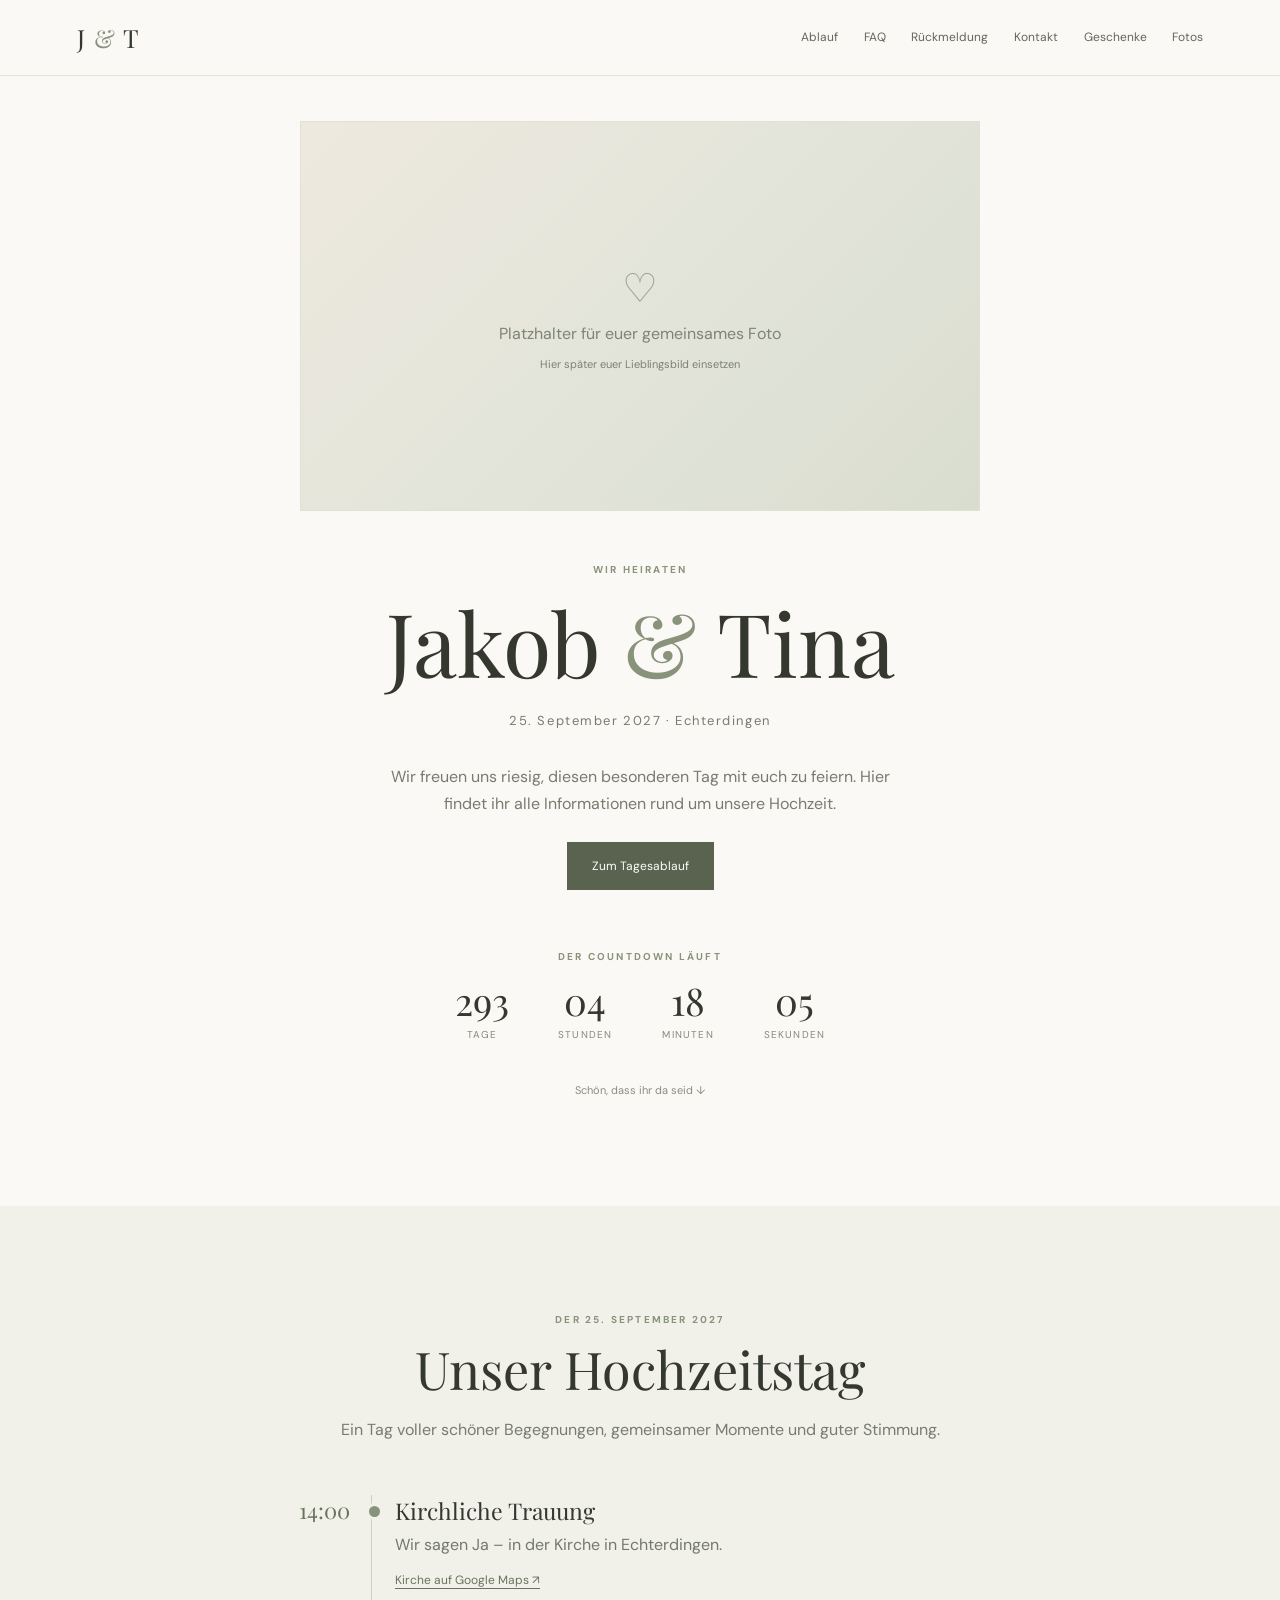
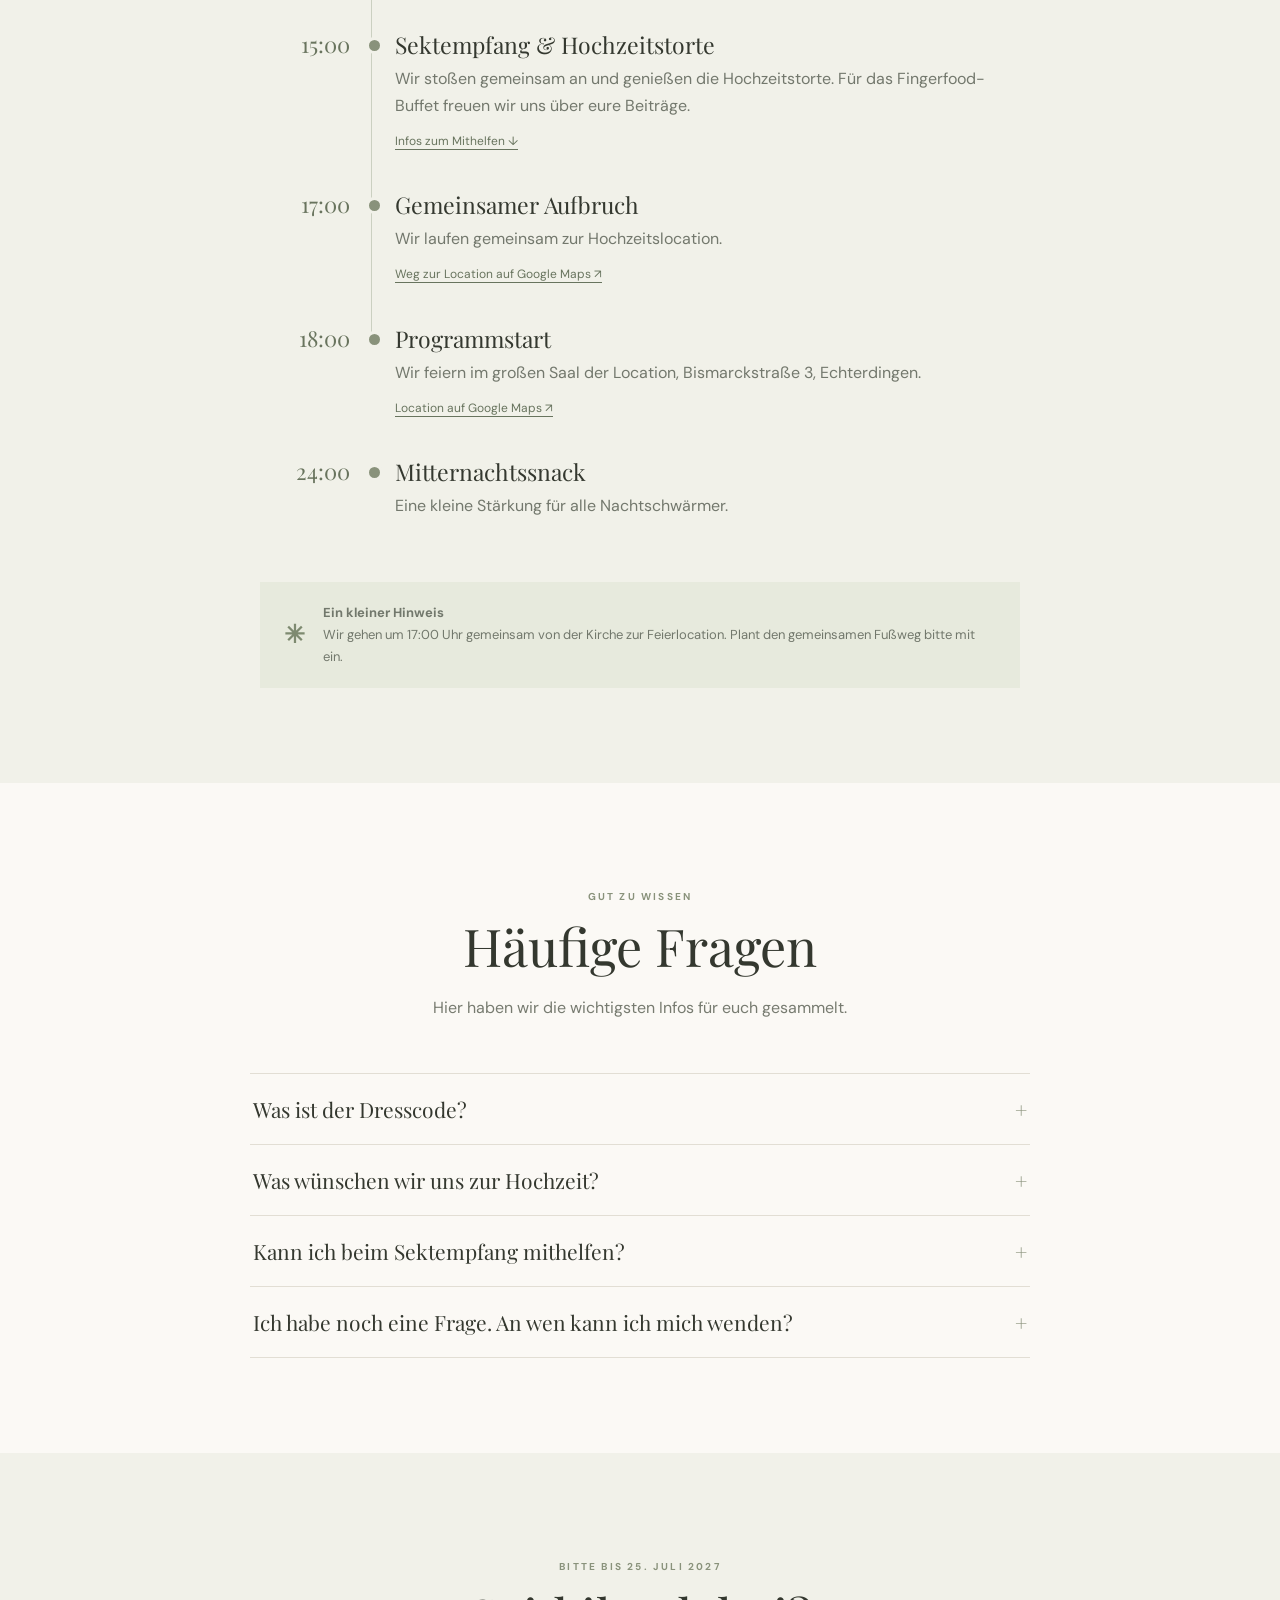
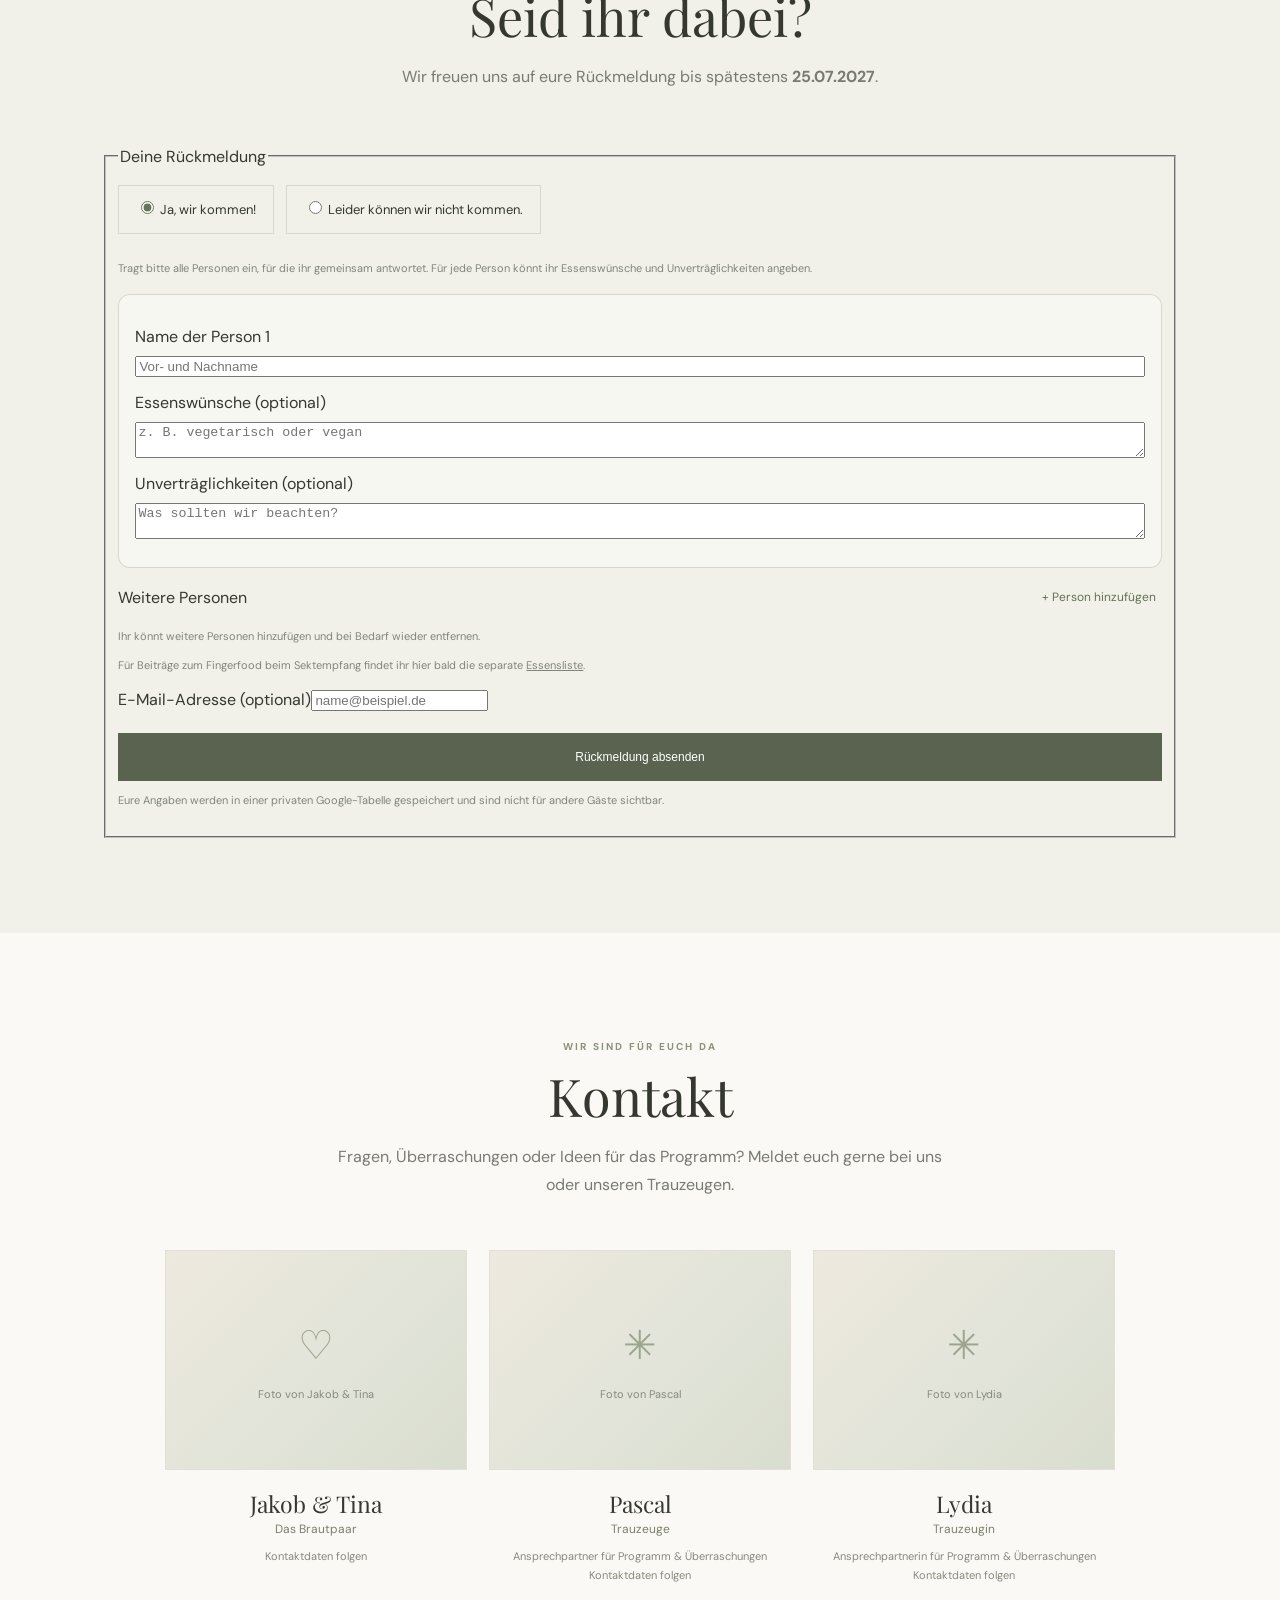
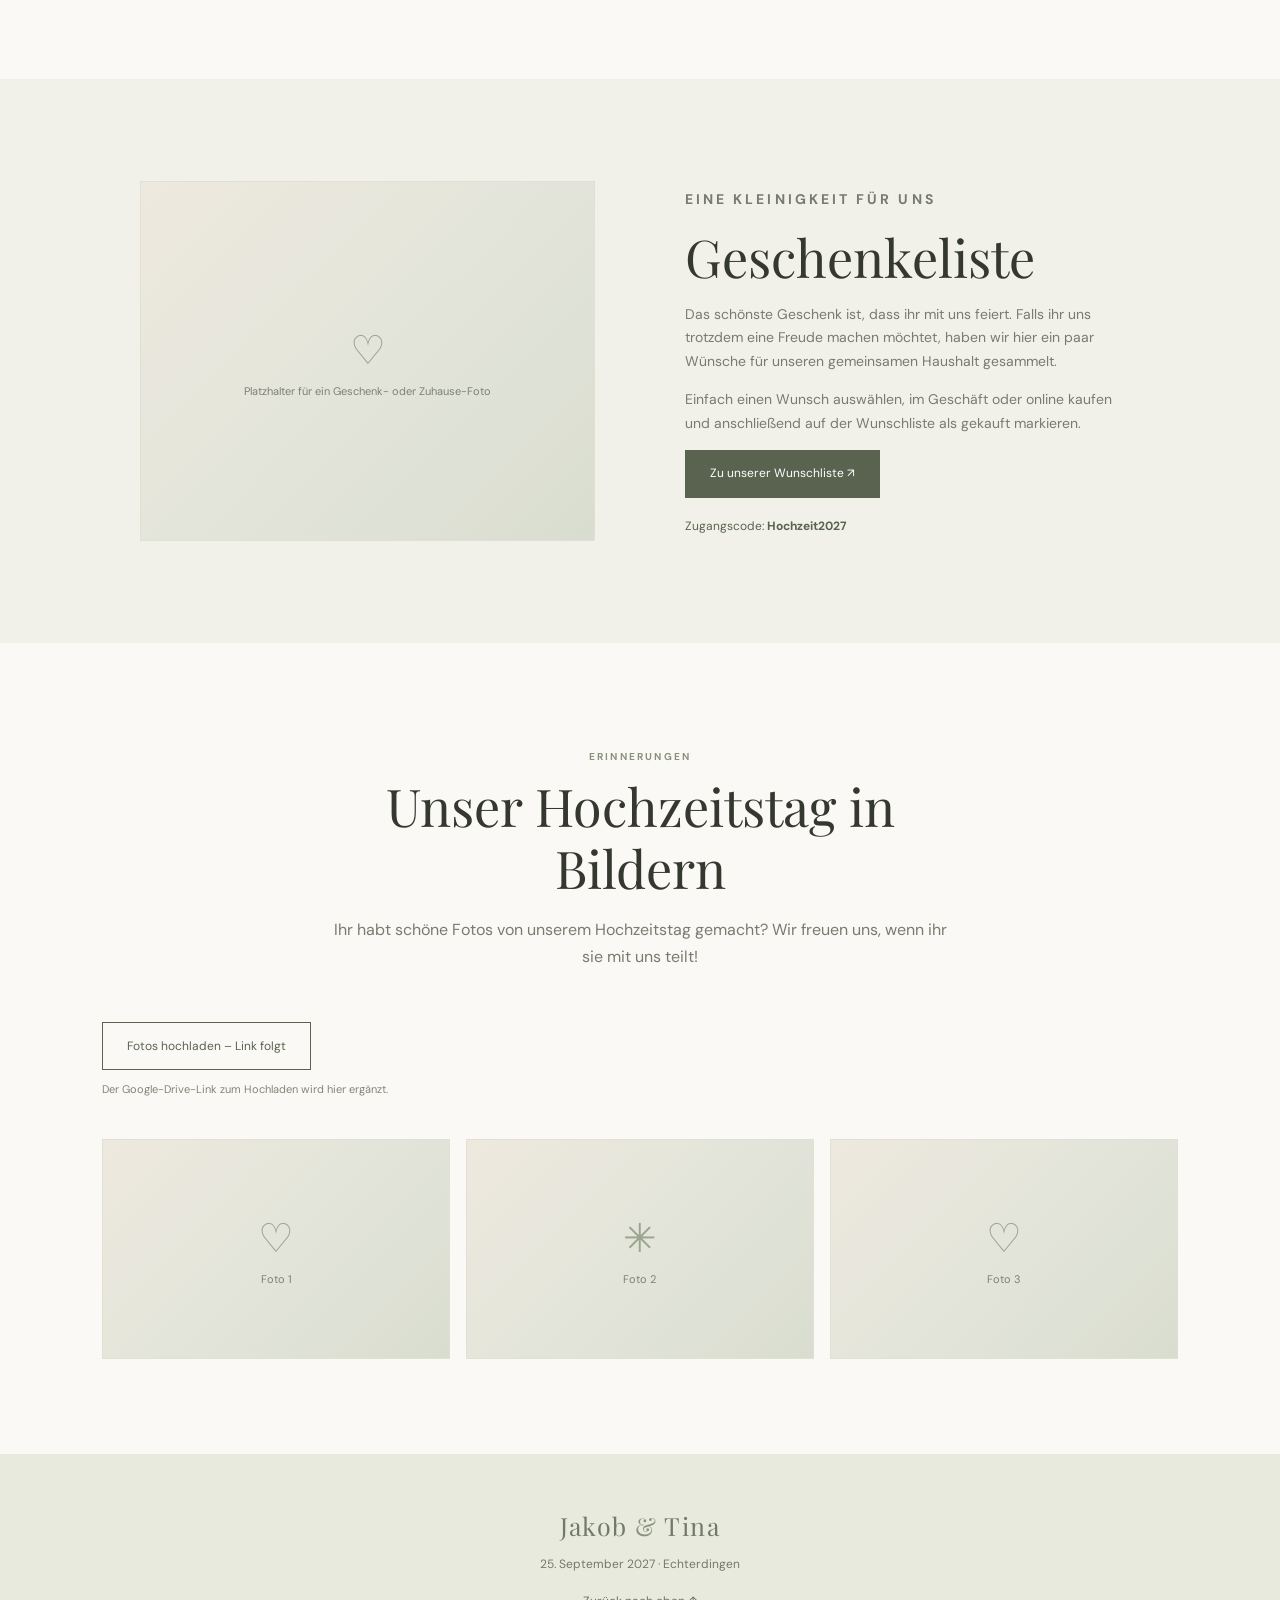
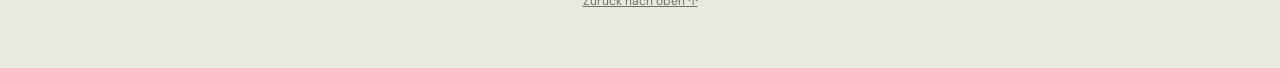
==== jakob_tina_index_aktualisiert.html @ 04cb9475 "Add files via upload" ====
<!doctype html>
<html lang="de"><head>
<meta charset="utf-8"><meta name="viewport" content="width=device-width,initial-scale=1">
<meta name="theme-color" content="#f5f1e9"><meta name="description" content="Die Hochzeit von Jakob und Tina am 25. September 2027">
<title>Jakob & Tina – 25.09.2027</title>
<link rel="preconnect" href="https://fonts.googleapis.com"><link rel="preconnect" href="https://fonts.gstatic.com" crossorigin>
<link href="https://fonts.googleapis.com/css2?family=DM+Sans:wght@400;500;600;700&family=Playfair+Display:wght@400;500;600&display=swap" rel="stylesheet">
<link rel="stylesheet" href="style.css">
<style>
#rsvp .attendee-entry{border:1px solid rgba(95,105,82,.22);border-radius:12px;padding:1rem;margin:1rem 0;background:rgba(255,255,255,.42)}
#rsvp .attendee-entry label{display:block;margin:.75rem 0}
#rsvp .attendee-entry input,#rsvp .attendee-entry textarea{display:block;width:100%;box-sizing:border-box;margin-top:.35rem}
#rsvp .guest-heading{display:flex;align-items:center;justify-content:space-between;gap:1rem;margin:1rem 0}
#rsvp .guest-heading button{cursor:pointer}
#rsvp .hp-field{position:absolute;left:-10000px;width:1px;height:1px;overflow:hidden}
#rsvp button:disabled{opacity:.65;cursor:wait}
</style>
</head><body>
<header class="header"><a class="logo" href="#start">J <i>&</i> T</a><button class="menu" aria-label="Menü öffnen">☰</button>
<nav><a href="#ablauf">Ablauf</a><a href="#faq">FAQ</a><a href="#rueckmeldung">Rückmeldung</a><a href="#kontakt">Kontakt</a><a href="#geschenke">Geschenke</a><a href="#fotos">Fotos</a></nav></header>
<main>
<section class="hero section" id="start">
<div class="placeholder hero-image"><b>♡</b><span>Platzhalter für euer gemeinsames Foto</span><small>Hier später euer Lieblingsbild einsetzen</small></div>
<p class="eyebrow">WIR HEIRATEN</p><h1>Jakob <i>&</i> Tina</h1><p class="date">25. September 2027 · Echterdingen</p>
<p class="intro">Wir freuen uns riesig, diesen besonderen Tag mit euch zu feiern. Hier findet ihr alle Informationen rund um unsere Hochzeit.</p>
<a class="button dark" href="#ablauf">Zum Tagesablauf</a>
<div class="countdown-wrap"><p class="eyebrow">DER COUNTDOWN LÄUFT</p><div class="countdown">
<div><strong id="days">—</strong><small>Tage</small></div><div><strong id="hours">—</strong><small>Stunden</small></div><div><strong id="minutes">—</strong><small>Minuten</small></div><div><strong id="seconds">—</strong><small>Sekunden</small></div></div></div>
<p class="scroll">Schön, dass ihr da seid ↓</p></section>
<section class="section tint" id="ablauf"><div class="heading"><p class="eyebrow">DER 25. SEPTEMBER 2027</p><h2>Unser Hochzeitstag</h2><p>Ein Tag voller schöner Begegnungen, gemeinsamer Momente und guter Stimmung.</p></div>
<div class="timeline">
<article><time>14:00</time><div><h3>Kirchliche Trauung</h3><p>Wir sagen Ja – in der Kirche in Echterdingen.</p><a href="https://maps.app.goo.gl/VLvdL9RYa2nHUecA8" target="_blank" rel="noopener">Kirche auf Google Maps ↗</a></div></article>
<article><time>15:00</time><div><h3>Sektempfang & Hochzeitstorte</h3><p>Wir stoßen gemeinsam an und genießen die Hochzeitstorte. Für das Fingerfood-Buffet freuen wir uns über eure Beiträge.</p><a href="#faq">Infos zum Mithelfen ↓</a></div></article>
<article><time>17:00</time><div><h3>Gemeinsamer Aufbruch</h3><p>Wir laufen gemeinsam zur Hochzeitslocation.</p><a href="https://maps.app.goo.gl/jkcqsG2SmhdjmjxV8" target="_blank" rel="noopener">Weg zur Location auf Google Maps ↗</a></div></article>
<article><time>18:00</time><div><h3>Programmstart</h3><p>Wir feiern im großen Saal der Location, Bismarckstraße 3, Echterdingen.</p><a href="https://maps.app.goo.gl/jkcqsG2SmhdjmjxV8" target="_blank" rel="noopener">Location auf Google Maps ↗</a></div></article>
<article><time>24:00</time><div><h3>Mitternachtssnack</h3><p>Eine kleine Stärkung für alle Nachtschwärmer.</p></div></article></div>
<div class="note"><b>✳</b><p><strong>Ein kleiner Hinweis</strong><br>Wir gehen um 17:00 Uhr gemeinsam von der Kirche zur Feierlocation. Plant den gemeinsamen Fußweg bitte mit ein.</p></div></section>
<section class="section" id="faq"><div class="heading"><p class="eyebrow">GUT ZU WISSEN</p><h2>Häufige Fragen</h2><p>Hier haben wir die wichtigsten Infos für euch gesammelt.</p></div>
<div class="faqs">
<details><summary>Was ist der Dresscode?</summary><p>Kommt wie ihr wollt, aber schön. Wir möchten, dass ihr euch wohlfühlt!</p></details>
<details><summary>Was wünschen wir uns zur Hochzeit?</summary><p>Wir freuen uns vor allem, wenn ihr dabei seid! Wenn ihr eine Geschenkidee habt, freuen wir uns natürlich darüber. Falls nicht, findet ihr unter <a href="#geschenke">Geschenkeliste</a> ein paar Wünsche für unseren gemeinsamen Haushalt.</p></details>
<details><summary>Kann ich beim Sektempfang mithelfen?</summary><p>Sehr gerne! Für unser Fingerfood-Buffet nach der Kirche könnt ihr eure Beiträge hier eintragen:</p><a class="button outline placeholder-link" href="#">Link zur Fingerfood-Liste folgt</a><small>Der Google-Docs- oder Doodle-Link wird ergänzt, sobald er erstellt ist.</small></details>
<details><summary>Ich habe noch eine Frage. An wen kann ich mich wenden?</summary><p>Schaut gerne im <a href="#kontakt">Kontaktbereich</a> vorbei. Dort findet ihr unsere Kontaktdaten und die unserer Trauzeugen Pascal und Lydia.</p></details></div></section>
<section class="section tint" id="rueckmeldung"><div class="heading"><p class="eyebrow">BITTE BIS 25. JULI 2027</p><h2>Seid ihr dabei?</h2><p>Wir freuen uns auf eure Rückmeldung bis spätestens <strong>25.07.2027</strong>.</p></div>
<form id="rsvp"><fieldset><legend>Deine Rückmeldung</legend>
<div class="choices"><label><input type="radio" name="attendance" value="yes" checked> Ja, wir kommen!</label><label><input type="radio" name="attendance" value="no"> Leider können wir nicht kommen.</label></div>
<div id="yes-fields">
  <p class="hint">Tragt bitte alle Personen ein, für die ihr gemeinsam antwortet. Für jede Person könnt ihr Essenswünsche und Unverträglichkeiten angeben.</p>
  <div id="attendees">
    <article class="attendee-entry">
      <label>Name der Person 1<input class="attendee-name" type="text" required maxlength="100" placeholder="Vor- und Nachname"></label>
      <label>Essenswünsche (optional)<textarea class="attendee-food" rows="2" maxlength="500" placeholder="z. B. vegetarisch oder vegan"></textarea></label>
      <label>Unverträglichkeiten (optional)<textarea class="attendee-allergy" rows="2" maxlength="500" placeholder="Was sollten wir beachten?"></textarea></label>
    </article>
  </div>
  <div class="guest-heading"><span>Weitere Personen</span><button type="button" id="add-guest">+ Person hinzufügen</button></div>
  <p class="hint">Ihr könnt weitere Personen hinzufügen und bei Bedarf wieder entfernen.</p>
  <p class="hint">Für Beiträge zum Fingerfood beim Sektempfang findet ihr hier bald die separate <a class="placeholder-link" href="#">Essensliste</a>.</p>
</div>
<div id="no-fields" hidden><label for="message">Möchtet ihr uns noch etwas mitteilen? (freiwillig)</label><textarea id="message" rows="4" maxlength="1000" placeholder="Eine kurze Nachricht an Jakob und Tina …"></textarea></div>
<label for="email">E-Mail-Adresse (optional)</label><input id="email" type="email" maxlength="200" placeholder="name@beispiel.de">
<!-- Honeypot gegen einfache automatisierte Spam-Einträge -->
<div class="hp-field" aria-hidden="true"><label>Nicht ausfüllen<input type="text" id="website" tabindex="-1" autocomplete="off"></label></div>
<button class="button dark submit" type="submit">Rückmeldung absenden</button>
<p class="hint">Eure Angaben werden in einer privaten Google-Tabelle gespeichert und sind nicht für andere Gäste sichtbar.</p><p id="result" role="status" aria-live="polite"></p>
</fieldset></form></section>
<section class="section" id="kontakt"><div class="heading"><p class="eyebrow">WIR SIND FÜR EUCH DA</p><h2>Kontakt</h2><p>Fragen, Überraschungen oder Ideen für das Programm? Meldet euch gerne bei uns oder unseren Trauzeugen.</p></div>
<div class="contacts">
<article><div class="placeholder portrait"><b>♡</b><small>Foto von Jakob & Tina</small></div><h3>Jakob & Tina</h3><p>Das Brautpaar</p><small>Kontaktdaten folgen</small></article>
<article><div class="placeholder portrait"><b>✳</b><small>Foto von Pascal</small></div><h3>Pascal</h3><p>Trauzeuge</p><small>Ansprechpartner für Programm & Überraschungen<br>Kontaktdaten folgen</small></article>
<article><div class="placeholder portrait"><b>✳</b><small>Foto von Lydia</small></div><h3>Lydia</h3><p>Trauzeugin</p><small>Ansprechpartnerin für Programm & Überraschungen<br>Kontaktdaten folgen</small></article></div></section>
<section class="section tint" id="geschenke"><div class="gift">
<div class="placeholder gift-image"><b>♡</b><small>Platzhalter für ein Geschenk- oder Zuhause-Foto</small></div><div><p class="eyebrow">EINE KLEINIGKEIT FÜR UNS</p><h2>Geschenkeliste</h2><p>Das schönste Geschenk ist, dass ihr mit uns feiert. Falls ihr uns trotzdem eine Freude machen möchtet, haben wir hier ein paar Wünsche für unseren gemeinsamen Haushalt gesammelt.</p><p>Einfach einen Wunsch auswählen, im Geschäft oder online kaufen und anschließend auf der Wunschliste als gekauft markieren.</p><a class="button dark" href="https://www.nocake.de/user/jakob-gaenzle/jakob-und-tinas-wunschzettel" target="_blank" rel="noopener">Zu unserer Wunschliste ↗</a><p class="code">Zugangscode: <strong>Hochzeit2027</strong></p></div></div></section>
<section class="section" id="fotos"><div class="heading"><p class="eyebrow">ERINNERUNGEN</p><h2>Unser Hochzeitstag in Bildern</h2><p>Ihr habt schöne Fotos von unserem Hochzeitstag gemacht? Wir freuen uns, wenn ihr sie mit uns teilt!</p></div>
<a class="button outline placeholder-link" href="#">Fotos hochladen – Link folgt</a><p class="hint">Der Google-Drive-Link zum Hochladen wird hier ergänzt.</p>
<div class="gallery"><div class="placeholder"><b>♡</b><small>Foto 1</small></div><div class="placeholder"><b>✳</b><small>Foto 2</small></div><div class="placeholder"><b>♡</b><small>Foto 3</small></div></div></section>
</main><footer><div>Jakob <i>&</i> Tina</div><p>25. September 2027 · Echterdingen</p><a href="#start">Zurück nach oben ↑</a></footer>
<script>
(() => {
  // WICHTIG: Nach Veröffentlichung des Google-Apps-Script-Web-Apps hier die /exec-URL eintragen.
  const RSVP_ENDPOINT = "HIER_GOOGLE_APPS_SCRIPT_WEB_APP_URL_EINFUEGEN";

  const menuButton = document.querySelector(".menu");
  const nav = document.querySelector(".header nav");
  if (menuButton && nav) menuButton.addEventListener("click", () => nav.classList.toggle("open"));
  if (nav) nav.querySelectorAll("a").forEach(a => a.addEventListener("click", () => nav.classList.remove("open")));

  // Countdown bis zum Hochzeitstag (Ortszeit in Deutschland).
  function updateCountdown() {
    const target = new Date("2027-09-25T14:00:00+02:00").getTime();
    const distance = Math.max(0, target - Date.now());
    const units = {
      days: Math.floor(distance / 86400000),
      hours: Math.floor(distance % 86400000 / 3600000),
      minutes: Math.floor(distance % 3600000 / 60000),
      seconds: Math.floor(distance % 60000 / 1000)
    };
    Object.entries(units).forEach(([id, value]) => {
      const el = document.getElementById(id);
      if (el) el.textContent = String(value).padStart(2, "0");
    });
  }
  updateCountdown();
  setInterval(updateCountdown, 1000);

  const form = document.getElementById("rsvp");
  if (!form) return;
  const yesFields = document.getElementById("yes-fields");
  const noFields = document.getElementById("no-fields");
  const attendees = document.getElementById("attendees");
  const addButton = document.getElementById("add-guest");
  const result = document.getElementById("result");
  let attendeeCount = 1;

  function updateAttendanceFields() {
    const yes = form.querySelector('input[name="attendance"]:checked')?.value === "yes";
    yesFields.hidden = !yes;
    noFields.hidden = yes;
    attendees.querySelectorAll("input, textarea").forEach(el => el.required = yes && el.classList.contains("attendee-name"));
  }
  form.querySelectorAll('input[name="attendance"]').forEach(r => r.addEventListener("change", updateAttendanceFields));
  updateAttendanceFields();

  addButton.addEventListener("click", () => {
    attendeeCount += 1;
    const card = document.createElement("article");
    card.className = "attendee-entry";
    card.innerHTML = `
      <div class="guest-heading"><strong>Person ${attendeeCount}</strong>
        <button type="button" class="remove-guest" aria-label="Person entfernen">Entfernen</button></div>
      <label>Name der Person ${attendeeCount}<input class="attendee-name" type="text" required maxlength="100" placeholder="Vor- und Nachname"></label>
      <label>Essenswünsche (optional)<textarea class="attendee-food" rows="2" maxlength="500" placeholder="z. B. vegetarisch oder vegan"></textarea></label>
      <label>Unverträglichkeiten (optional)<textarea class="attendee-allergy" rows="2" maxlength="500" placeholder="Was sollten wir beachten?"></textarea></label>`;
    card.querySelector(".remove-guest").addEventListener("click", () => card.remove());
    attendees.appendChild(card);
    card.querySelector("input").focus();
  });

  form.addEventListener("submit", async event => {
    event.preventDefault();
    result.textContent = "";
    const attendance = form.querySelector('input[name="attendance"]:checked').value;
    const honeypot = document.getElementById("website").value;
    if (honeypot) return;

    if (RSVP_ENDPOINT.startsWith("HIER_")) {
      result.textContent = "Das Formular ist vorbereitet. Die Speicherung wird aktiv, sobald die Google-Apps-Script-Web-App-URL eingetragen wurde.";
      return;
    }

    const payload = {
      attendance,
      email: document.getElementById("email").value.trim(),
      message: document.getElementById("message").value.trim(),
      attendees: attendance === "yes" ? [...attendees.querySelectorAll(".attendee-entry")].map(entry => ({
        name: entry.querySelector(".attendee-name").value.trim(),
        food: entry.querySelector(".attendee-food").value.trim(),
        allergies: entry.querySelector(".attendee-allergy").value.trim()
      })).filter(person => person.name) : [],
      submittedAt: new Date().toISOString(),
      website: honeypot
    };

    if (attendance === "yes" && payload.attendees.length === 0) {
      result.textContent = "Bitte tragt mindestens eine Person mit Namen ein.";
      return;
    }

    const submitButton = form.querySelector('button[type="submit"]');
    submitButton.disabled = true;
    submitButton.textContent = "Wird gesendet …";
    try {
      // text/plain + no-cors vermeidet eine CORS-Vorabfrage bei Google Apps Script.
      // Die Antwort ist im Browser nicht lesbar; der Eintrag wird in Google Sheets geprüft.
      await fetch(RSVP_ENDPOINT, {
        method: "POST",
        mode: "no-cors",
        headers: { "Content-Type": "text/plain;charset=utf-8" },
        body: JSON.stringify(payload)
      });
      result.textContent = "Vielen Dank! Eure Rückmeldung wurde abgeschickt. Bei Fragen meldet euch gerne direkt bei Jakob und Tina.";
      form.reset();
      attendees.innerHTML = "";
      attendeeCount = 0;
      addButton.click();
      updateAttendanceFields();
    } catch (error) {
      result.textContent = "Das Senden hat leider nicht funktioniert. Bitte versucht es später erneut oder meldet euch direkt bei Jakob und Tina.";
    } finally {
      submitButton.disabled = false;
      submitButton.textContent = "Rückmeldung absenden";
    }
  });
})();
</script></body></html>
---- style.css ----
*{box-sizing:border-box}html{scroll-behavior:smooth;scroll-padding-top:80px}body{margin:0;background:#fbf9f5;color:#34382f;font-family:"DM Sans",sans-serif;line-height:1.7}a{color:inherit}.header{height:76px;padding:0 clamp(20px,6vw,88px);display:flex;align-items:center;justify-content:space-between;background:#fbf9f5ed;position:sticky;top:0;z-index:5;border-bottom:1px solid #e9e4da;backdrop-filter:blur(10px)}.logo,footer div{font:25px "Playfair Display",serif;text-decoration:none;letter-spacing:.06em}.logo i, h1 i,footer i{color:#89927b;font-style:normal}nav{display:flex;gap:clamp(12px,2vw,27px)}nav a{text-decoration:none;font-size:12px;color:#62675b}.menu{display:none;border:0;background:none;font-size:24px}.section{padding:95px clamp(22px,8vw,130px)}.hero{min-height:calc(100vh - 76px);display:flex;flex-direction:column;align-items:center;text-align:center;justify-content:center;padding-top:45px}.placeholder{background:linear-gradient(135deg,#eee9df,#e2e4d9 55%,#d9ddcf);border:1px solid #e2dfd4;display:flex;flex-direction:column;align-items:center;justify-content:center;text-align:center;color:#7d8573;gap:8px;padding:20px}.placeholder b{font:40px "Playfair Display",serif;color:#9ba48d}.placeholder small{font-size:11px;color:#7b8075}.hero-image{width:min(680px,100%);height:clamp(210px,35vw,390px);margin-bottom:40px}.eyebrow{font-size:10px;letter-spacing:.22em;font-weight:700;color:#89927b}.hero h1{font:400 clamp(48px,8vw,88px)/1.12 "Playfair Display",serif;margin:5px 0}.date{letter-spacing:.12em;font-size:13px;color:#777b70}.intro{max-width:500px;color:#777b70;margin:18px auto 25px}.button{display:inline-flex;align-items:center;justify-content:center;min-height:48px;padding:12px 24px;text-decoration:none;border:1px solid #59634f;font-size:12px;cursor:pointer}.dark{background:#59634f;color:white}.outline{color:#59634f;background:transparent}.countdown-wrap{margin-top:48px}.countdown{display:flex;gap:clamp(16px,4vw,48px);justify-content:center}.countdown div{display:flex;flex-direction:column;min-width:55px}.countdown strong{font:400 clamp(26px,4vw,38px) "Playfair Display",serif}.countdown small{font-size:10px;letter-spacing:.12em;color:#85897e;text-transform:uppercase}.scroll{margin-top:38px;font-size:11px;color:#8a8d83}.tint{background:#f1f1e9}.heading{text-align:center;max-width:620px;margin:0 auto 52px}.heading h2,.gift h2{font:400 clamp(36px,5vw,52px)/1.2 "Playfair Display",serif;margin:8px 0 14px}.heading>p:last-child,.gift p{color:#777b70}.timeline{max-width:760px;margin:auto}.timeline article{display:grid;grid-template-columns:90px 1fr;gap:45px;padding:0 0 36px;position:relative}.timeline article:before{content:"";position:absolute;left:106px;top:8px;width:11px;height:11px;border-radius:50%;background:#89927b;border:3px solid #f1f1e9}.timeline:before{content:"";position:absolute;margin-left:111px;height:450px;width:1px;background:#cbd0c1}.timeline time{text-align:right;font:22px "Playfair Display",serif;color:#69745e}.timeline h3,.contacts h3{font:400 23px "Playfair Display",serif;margin:0 0 5px}.timeline p{margin:0 0 7px;color:#73786d}.timeline a,.faqs a:not(.button){font-size:12px;color:#68745e;text-underline-offset:4px}.note{max-width:760px;margin:20px auto 0;padding:20px 24px;background:#e7eadd;display:flex;gap:18px;align-items:center}.note b{font-size:25px;color:#7e8a70}.note p{margin:0;color:#72786c;font-size:13px}.faqs{max-width:780px;margin:auto;border-top:1px solid #e2ded4}.faqs details{border-bottom:1px solid #e2ded4;padding:21px 3px}.faqs summary{cursor:pointer;list-style:none;font:21px "Playfair Display",serif}.faqs summary:after{content:"+";float:right;color:#89927b}.faqs details[open] summary:after{content:"−"}.faqs details p{color:#73786d}.faqs small,.hint{display:block;font-size:11px;color:#818579;margin-top:10px}.rsvp-form{max-width:680px;margin:auto}.rsvp-form fieldset{border:1px solid #d9ddcf;padding:clamp(20px,4vw,38px);background:#fbfaf6}.rsvp-form legend{font:24px "Playfair Display",serif;padding:0 12px}.choices{display:flex;flex-wrap:wrap;gap:12px;margin:10px 0 25px}.choices label{border:1px solid #d5d9cc;padding:12px 17px;font-size:13px;cursor:pointer}.choices input{accent-color:#68745e}.rsvp-form label{display:block;font-size:12px;font-weight:700;margin:17px 0 7px}.rsvp-form input[type=text],.rsvp-form input[type=email],.rsvp-form textarea{width:100%;padding:13px;border:1px solid #d9ddcf;background:#fffefa;font:13px "DM Sans",sans-serif;color:#34382f}.rsvp-form textarea{resize:vertical}.guest-heading{display:flex;align-items:center;justify-content:space-between}.guest-heading button{border:0;background:none;color:#657158;font:12px "DM Sans",sans-serif;cursor:pointer}.guest-row{display:flex;gap:8px;margin:8px 0}.guest-row input{flex:1}.guest-row button{border:1px solid #d9ddcf;background:transparent;padding:0 10px;color:#68745e}.submit{width:100%;margin-top:20px}.contacts{max-width:950px;margin:auto;display:grid;grid-template-columns:repeat(3,1fr);gap:22px}.contacts article{text-align:center}.portrait{height:220px;margin-bottom:18px}.contacts h3{margin:0}.contacts p{margin:0;color:#78806e;font-size:12px}.contacts small{display:block;color:#85897e;font-size:11px;margin-top:8px}.gift{max-width:1000px;margin:auto;display:grid;grid-template-columns:1fr 1fr;gap:clamp(30px,7vw,90px);align-items:center}.gift-image{min-height:360px}.gift p{font-size:14px}.gift .code{font-size:12px;color:#59634f;margin-top:18px}.gallery{display:grid;grid-template-columns:repeat(3,1fr);gap:16px;margin-top:40px}.gallery .placeholder{height:220px}footer{text-align:center;padding:55px 20px;background:#e8eade;color:#72796b}footer p,footer a{font-size:12px}footer a{color:#68745e}@media(max-width:760px){.header{height:65px}.menu{display:block}nav{display:none;position:absolute;top:64px;left:0;right:0;background:#fbf9f5;padding:18px 24px 24px;flex-direction:column;border-bottom:1px solid #e9e4da}nav.open{display:flex}nav a{font-size:13px}.section{padding:72px 22px}.hero{min-height:auto}.timeline article{grid-template-columns:60px 1fr;gap:32px}.timeline:before{margin-left:76px;height:490px}.timeline article:before{left:71px}.timeline time{font-size:18px}.timeline h3{font-size:20px}.contacts{grid-template-columns:1fr;max-width:380px;gap:35px}.portrait{height:250px}.gift{grid-template-columns:1fr}.gift-image{min-height:250px}.gallery{gap:8px}.gallery .placeholder{height:120px}.countdown{gap:15px}.countdown strong{font-size:27px}.countdown small{font-size:8px}.choices{flex-direction:column}}
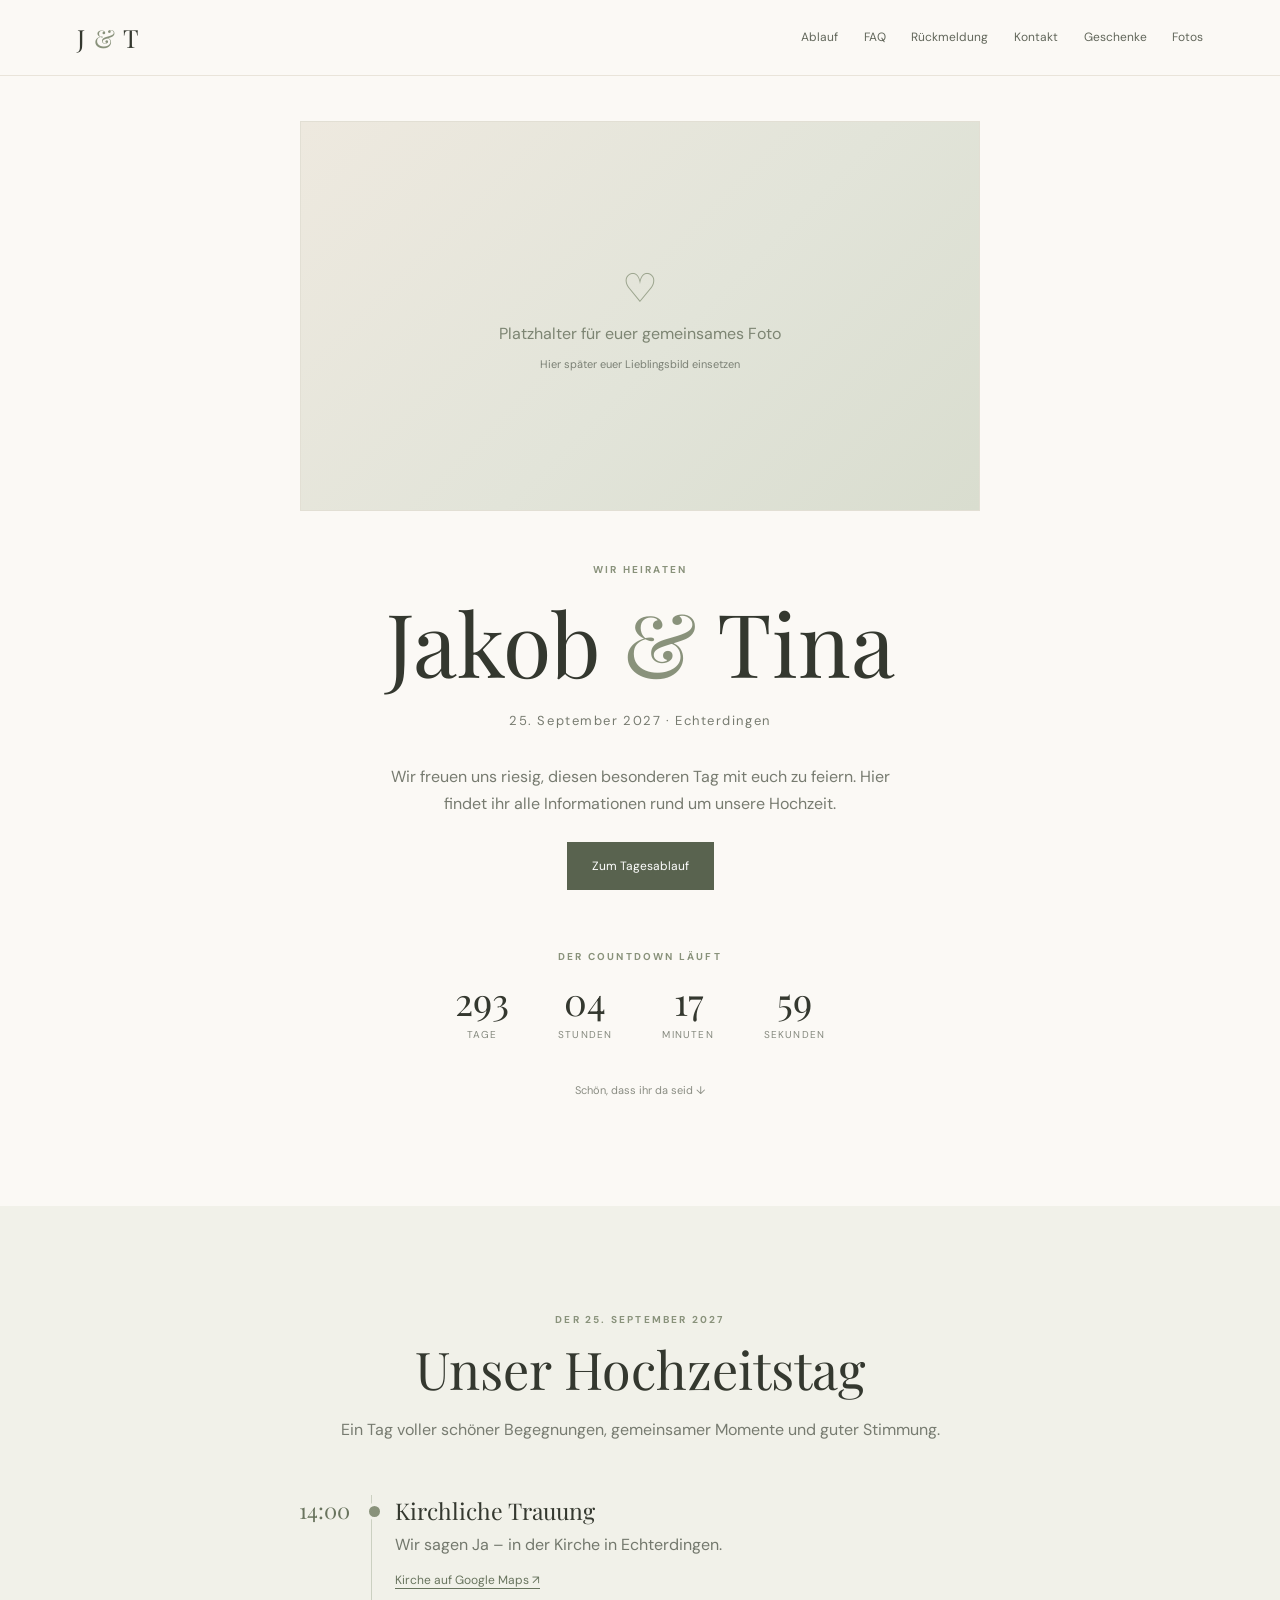
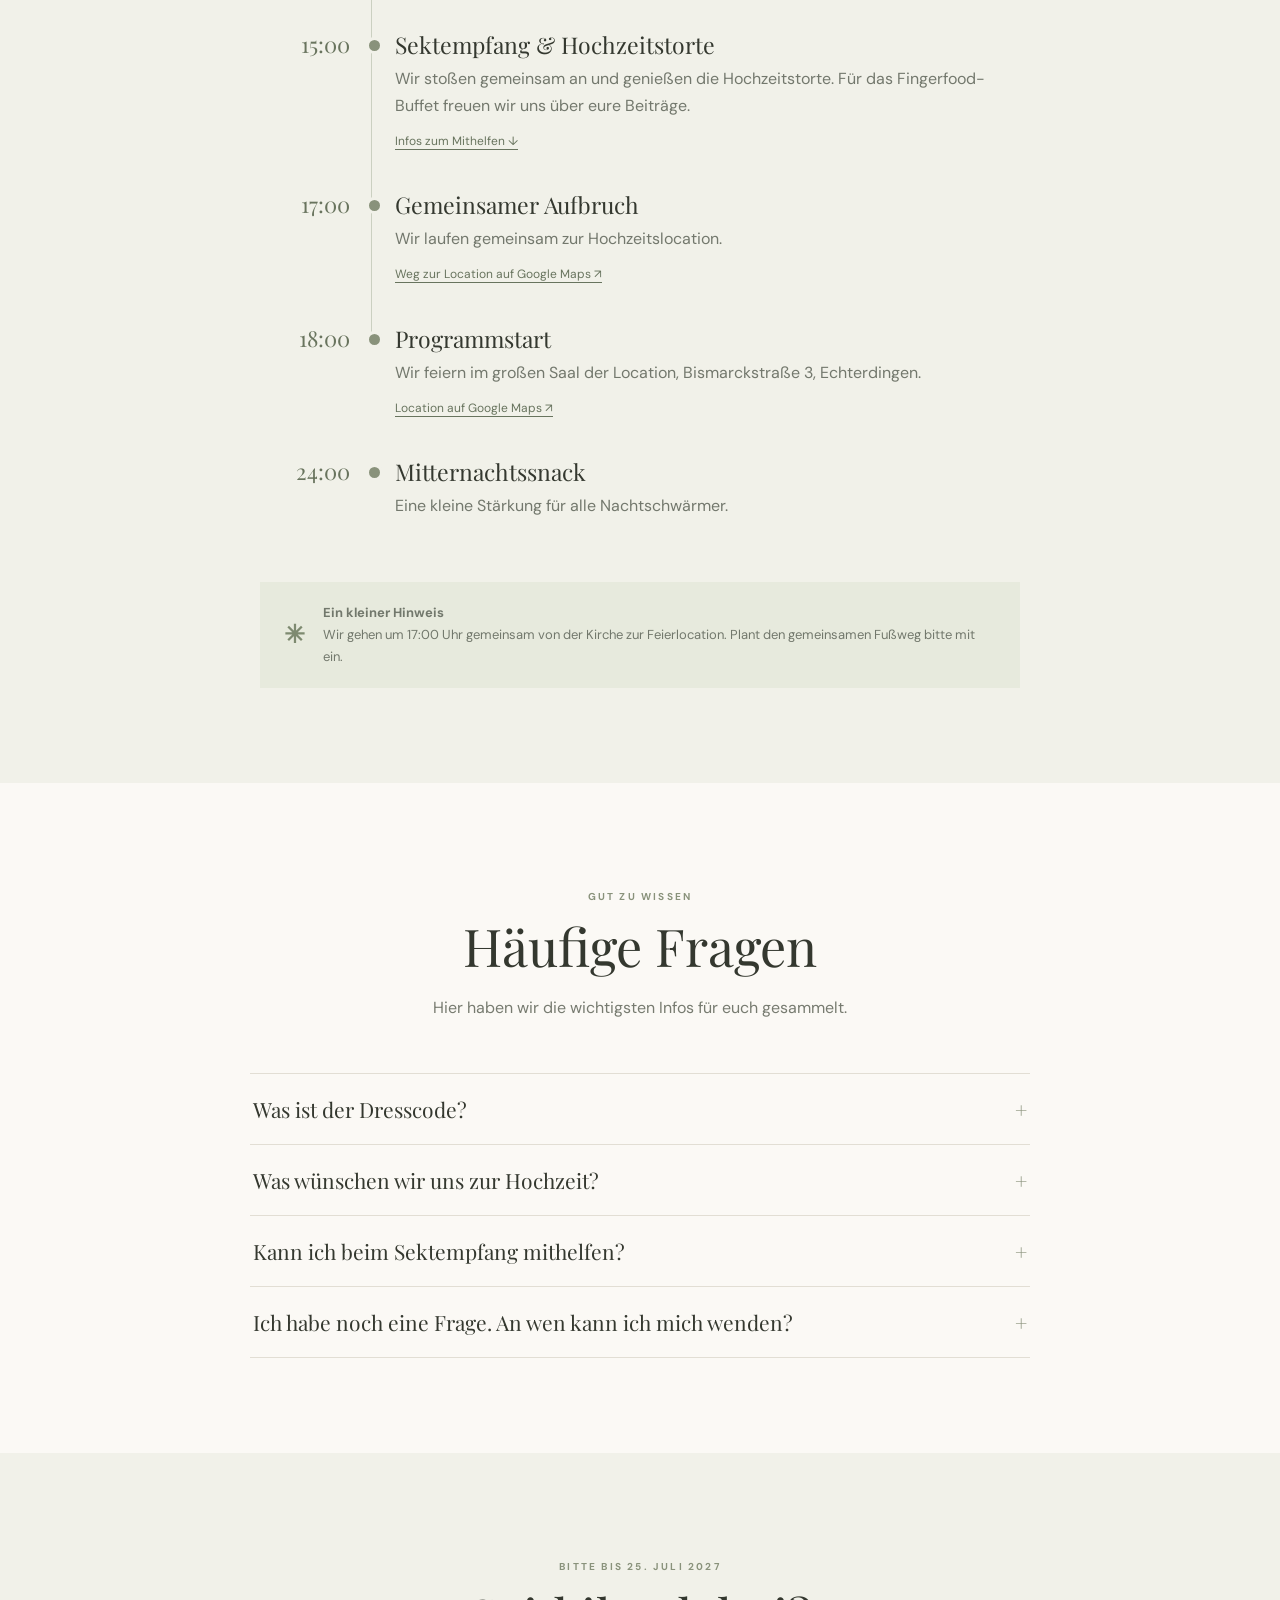
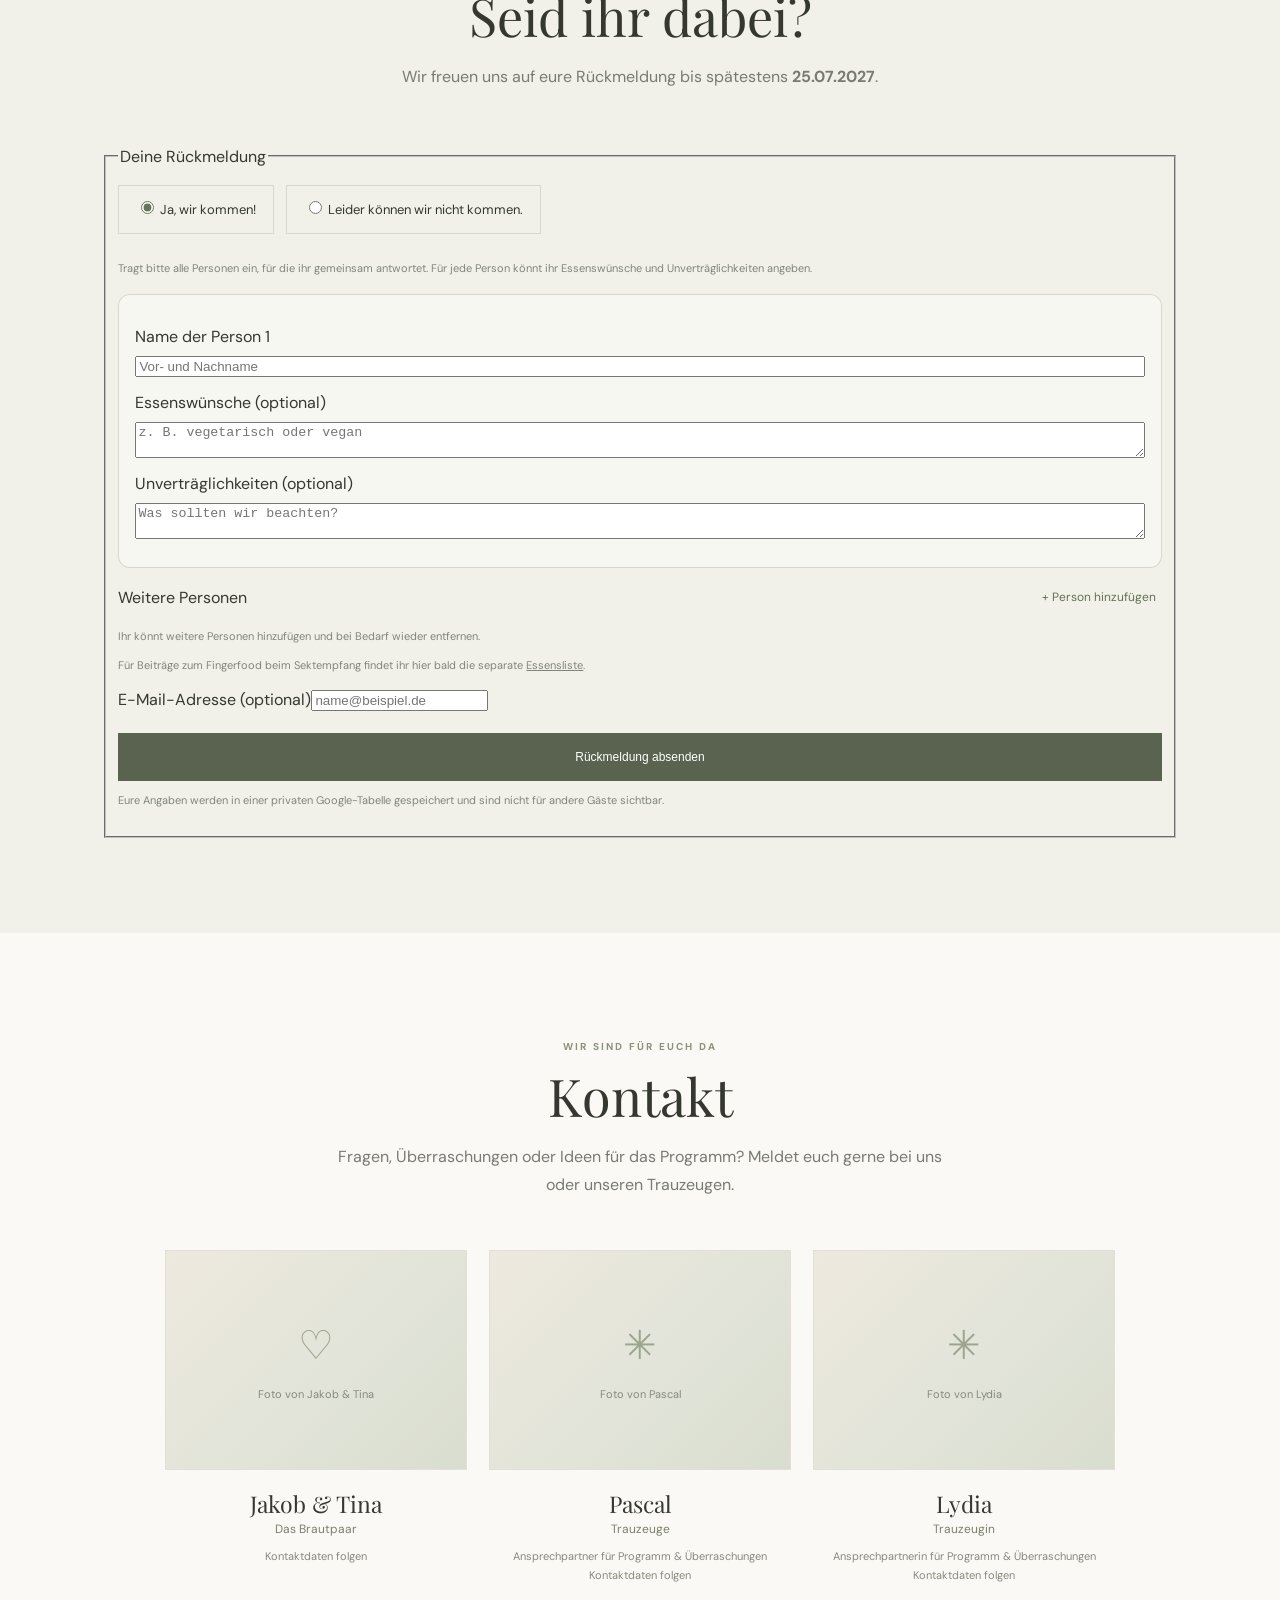
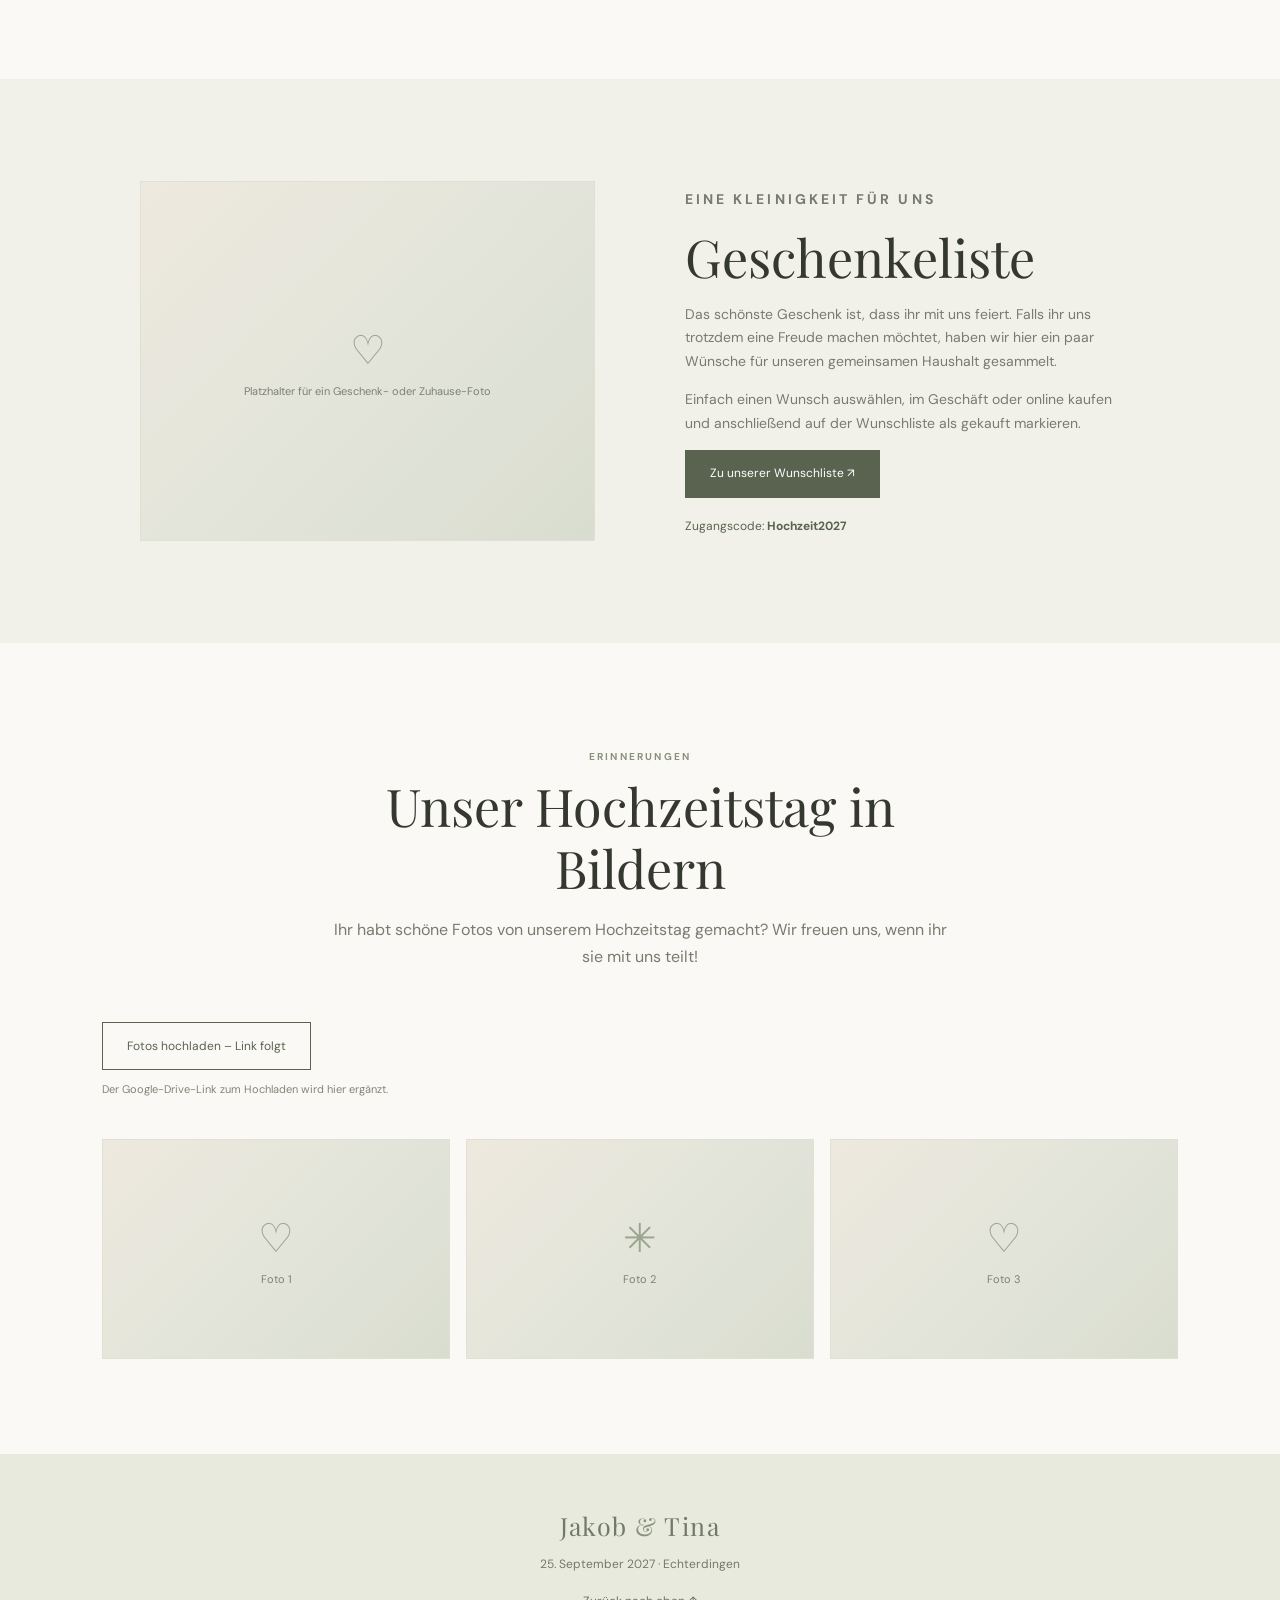
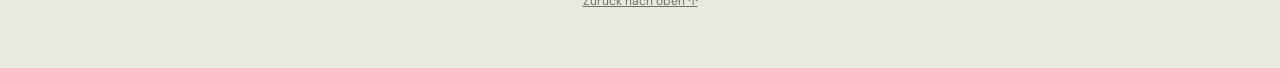
==== commit a0832536: "Update RSVP endpoint URL in HTML file" ====
--- a/jakob_tina_index_aktualisiert.html
+++ b/jakob_tina_index_aktualisiert.html
@@ -78,7 +78,7 @@
 <script>
 (() => {
   // WICHTIG: Nach Veröffentlichung des Google-Apps-Script-Web-Apps hier die /exec-URL eintragen.
-  const RSVP_ENDPOINT = "HIER_GOOGLE_APPS_SCRIPT_WEB_APP_URL_EINFUEGEN";
+  const RSVP_ENDPOINT = "https://script.google.com/macros/s/AKfycbzREqIRuI1K_Am8slwagRmaWi0lkvOlmN1NTH05ZAen8o0Lh_mEeyLeLZAMtlk2cDSk/exec";
 
   const menuButton = document.querySelector(".menu");
   const nav = document.querySelector(".header nav");
@@ -192,4 +192,4 @@
     }
   });
 })();
-</script></body></html>+</script></body></html>
